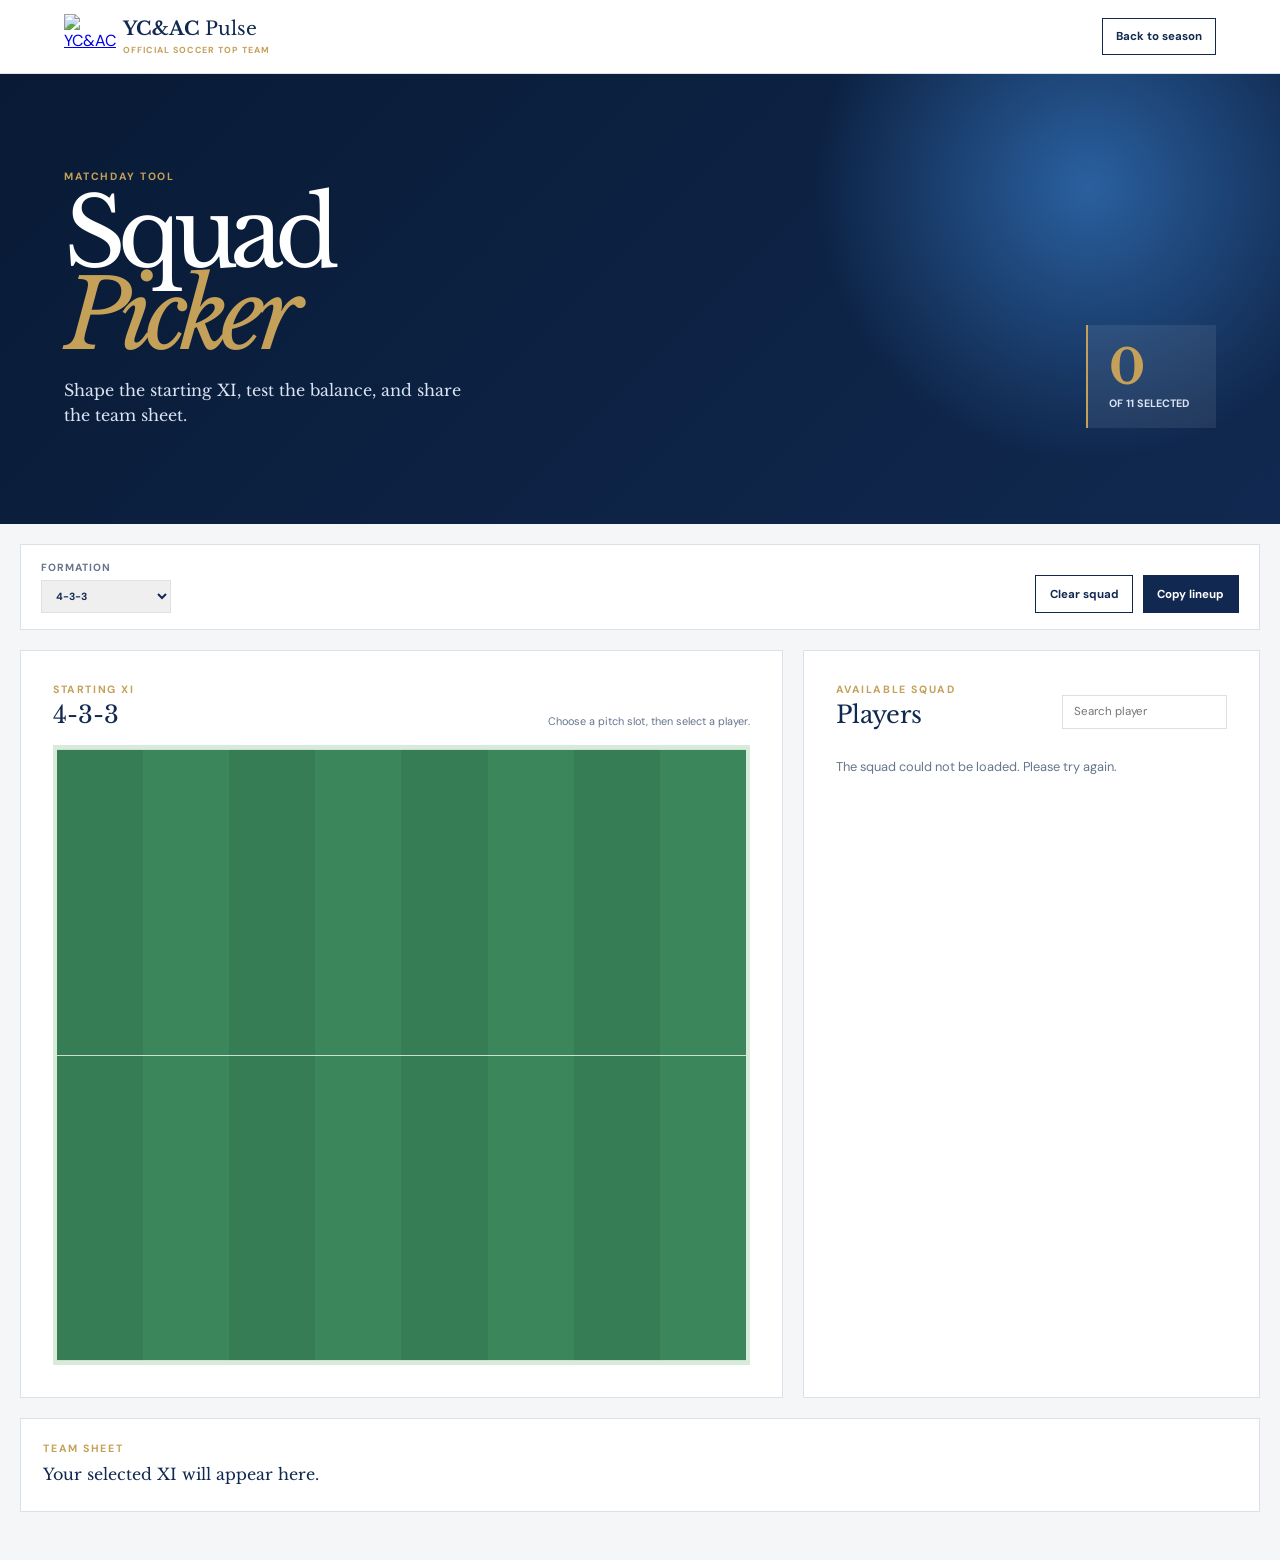
==== squad-picker.html @ 7e829296 "commit" ====
<!doctype html>
<html lang="en">
  <head>
    <meta charset="UTF-8" />
    <meta name="viewport" content="width=device-width, initial-scale=1.0" />
    <meta name="description" content="Build a YC&AC Pulse starting lineup and choose a formation." />
    <meta name="theme-color" content="#112950" />
    <title>YC&AC Pulse | Squad Picker</title>
    <link rel="stylesheet" href="squad-picker.css" />
  </head>
  <body>
    <header class="masthead">
      <a class="club-mark" href="https://ycac.jp" aria-label="YC&AC official website"><img src="https://ycac.jp/wp-content/uploads/2025/10/YCAC-Logo-Icon.png" alt="YC&AC" /></a>
      <div class="brand"><span>YC&amp;AC</span> Pulse<small>Official Soccer Top Team</small></div>
      <a class="back-link" href="./">Back to season</a>
    </header>

    <main>
      <section class="hero">
        <div><p class="eyebrow">Matchday tool</p><h1>Squad<br /><em>Picker</em></h1><p>Shape the starting XI, test the balance, and share the team sheet.</p></div>
        <div class="hero-stat"><strong id="selected-count">0</strong><span>of 11 selected</span></div>
      </section>

      <section class="toolbar" aria-label="Squad picker controls">
        <label>Formation<select id="formation"><option value="433">4-3-3</option><option value="4231">4-2-3-1</option><option value="442">4-4-2</option><option value="352">3-5-2</option></select></label>
        <div class="toolbar-actions"><button id="clear-squad" class="quiet-button" type="button">Clear squad</button><button id="copy-squad" class="primary-button" type="button">Copy lineup</button></div>
      </section>

      <section class="picker-layout">
        <article class="pitch-panel">
          <div class="section-heading"><div><p class="eyebrow">Starting XI</p><h2 id="formation-name">4-3-3</h2></div><p id="picker-status" class="status" aria-live="polite">Choose a pitch slot, then select a player.</p></div>
          <div id="pitch" class="pitch" aria-label="Football pitch formation"></div>
        </article>
        <aside class="roster-panel">
          <div class="section-heading"><div><p class="eyebrow">Available squad</p><h2>Players</h2></div><input id="player-search" type="search" placeholder="Search player" aria-label="Search player" /></div>
          <div id="roster" class="roster"><p class="loading">Loading squad...</p></div>
        </aside>
      </section>

      <section class="lineup-panel">
        <p class="eyebrow">Team sheet</p><div id="lineup-output" class="lineup-output">Your selected XI will appear here.</div>
      </section>
    </main>
    <script src="squad-picker.js"></script>
  </body>
</html>
---- squad-picker.css ----
@import url('https://fonts.googleapis.com/css2?family=DM+Sans:wght@400;500;600;700&family=Libre+Baskerville:ital,wght@0,400;0,700;1,400&display=swap');

:root { --navy: #112950; --deep: #081a35; --blue: #1d4f91; --gold: #c5a059; --pale: #f4ecdc; --mist: #f4f6f8; --line: #dbe1e7; --muted: #66758b; }
* { box-sizing: border-box; } body { margin: 0; color: #15243a; background: var(--mist); font-family: 'DM Sans', Arial, sans-serif; } button, input, select { font: inherit; }
.masthead { display: flex; align-items: center; gap: .8rem; min-height: 74px; padding: .55rem clamp(1.2rem, 5vw, 5rem); background: white; border-bottom: 1px solid var(--line); }.club-mark { width: 46px; height: 46px; }.club-mark img { width: 100%; height: 100%; object-fit: contain; }.brand { color: var(--navy); font-family: 'Libre Baskerville', Georgia, serif; font-size: 1.18rem; }.brand span { font-weight: 700; }.brand small { display: block; margin-top: .3rem; color: var(--gold); font-family: 'DM Sans', Arial, sans-serif; font-size: .55rem; font-weight: 700; letter-spacing: .13em; text-transform: uppercase; }.back-link { margin-left: auto; padding: .6rem .8rem; color: var(--navy); border: 1px solid var(--navy); font-size: .72rem; font-weight: 700; text-decoration: none; }.back-link:hover { color: white; background: var(--navy); }
main { max-width: 1280px; margin: 0 auto; padding: 0 1.25rem 3rem; }.hero { display: flex; justify-content: space-between; gap: 2rem; align-items: end; margin: 0 -1.25rem; padding: clamp(3rem, 8vw, 6rem) clamp(1.5rem, 5vw, 4.5rem); color: white; background: radial-gradient(circle at 85% 25%, #2a609f 0, transparent 24%), linear-gradient(135deg, var(--deep), var(--navy)); }.eyebrow { margin: 0 0 .65rem; color: var(--gold); font-size: .66rem; font-weight: 700; letter-spacing: .15em; text-transform: uppercase; }.hero h1 { margin: 0; font-family: 'Libre Baskerville', Georgia, serif; font-size: clamp(3.4rem, 8vw, 6rem); font-weight: 400; letter-spacing: -.08em; line-height: .85; }.hero h1 em { color: var(--gold); font-weight: 400; }.hero p:last-child { max-width: 26rem; margin: 1.35rem 0 0; color: #d9e3f3; font-family: 'Libre Baskerville', Georgia, serif; line-height: 1.55; }.hero-stat { display: grid; min-width: 130px; padding: 1.1rem 1.3rem; border-left: 2px solid var(--gold); background: rgba(255,255,255,.08); }.hero-stat strong { color: var(--gold); font-family: 'Libre Baskerville', Georgia, serif; font-size: 3rem; line-height: 1; }.hero-stat span { margin-top: .35rem; color: #d9e3f3; font-size: .67rem; font-weight: 700; text-transform: uppercase; }
.toolbar { display: flex; justify-content: space-between; gap: 1rem; align-items: end; margin-top: 1.25rem; padding: 1rem 1.25rem; background: white; border: 1px solid var(--line); }.toolbar label { display: grid; gap: .4rem; color: var(--muted); font-size: .65rem; font-weight: 700; letter-spacing: .1em; text-transform: uppercase; }.toolbar select { min-width: 130px; padding: .5rem .65rem; color: var(--navy); border: 1px solid var(--line); font-weight: 700; }.toolbar-actions { display: flex; gap: .6rem; }.primary-button, .quiet-button { padding: .65rem .85rem; border: 1px solid var(--navy); cursor: pointer; font-size: .72rem; font-weight: 700; }.primary-button { color: white; background: var(--navy); }.primary-button:hover { background: var(--blue); }.quiet-button { color: var(--navy); background: white; }.quiet-button:hover { background: var(--pale); }
.picker-layout { display: grid; grid-template-columns: minmax(0, 1.25fr) minmax(300px, .75fr); gap: 1.25rem; margin-top: 1.25rem; }.pitch-panel, .roster-panel, .lineup-panel { background: white; border: 1px solid var(--line); }.pitch-panel, .roster-panel { padding: clamp(1.1rem, 3vw, 2rem); }.section-heading { display: flex; justify-content: space-between; gap: 1rem; align-items: end; margin-bottom: 1rem; }.section-heading .eyebrow { margin-bottom: .25rem; }.section-heading h2 { margin: 0; color: var(--navy); font-family: 'Libre Baskerville', Georgia, serif; font-size: 1.5rem; font-weight: 400; }.status { max-width: 13rem; margin: 0; color: var(--muted); font-size: .68rem; line-height: 1.35; text-align: right; }.pitch { position: relative; display: grid; grid-template-rows: repeat(4, 1fr); min-height: 620px; padding: 1.25rem 1rem; overflow: hidden; border: 4px solid #d8ead8; background: repeating-linear-gradient(90deg, #367c54 0 12.5%, #3b865a 12.5% 25%); }.pitch::before { position: absolute; inset: 0; border-top: 1px solid rgba(255,255,255,.75); border-bottom: 1px solid rgba(255,255,255,.75); content: ''; pointer-events: none; }.pitch::after { position: absolute; top: 50%; left: 0; right: 0; height: 1px; background: rgba(255,255,255,.75); content: ''; }.pitch-row { z-index: 1; display: flex; justify-content: space-around; align-items: center; gap: .45rem; }.slot { display: grid; place-items: center; width: clamp(58px, 10vw, 74px); aspect-ratio: 1; padding: .3rem; color: white; border: 2px solid rgba(255,255,255,.85); border-radius: 50%; background: rgba(8,26,53,.55); box-shadow: 0 4px 12px rgba(4,14,28,.22); cursor: pointer; }.slot:hover, .slot.active { outline: 3px solid var(--gold); outline-offset: 3px; }.slot.assigned { color: var(--navy); background: var(--pale); border-color: var(--gold); }.slot-role { font-size: .57rem; font-weight: 700; letter-spacing: .1em; }.slot-name { max-width: 100%; overflow: hidden; font-size: .66rem; font-weight: 700; text-align: center; text-overflow: ellipsis; white-space: nowrap; }.slot-number { color: var(--gold); font-family: 'Libre Baskerville', Georgia, serif; font-size: .75rem; }.slot.assigned .slot-number { color: var(--blue); }
.roster-panel { min-width: 0; }.roster-panel input { width: min(165px, 45vw); padding: .55rem .7rem; border: 1px solid var(--line); font-size: .72rem; }.roster { display: grid; gap: 1rem; max-height: 670px; overflow-y: auto; padding-right: .25rem; }.roster-group h3 { margin: 0 0 .45rem; color: var(--muted); font-size: .62rem; letter-spacing: .12em; text-transform: uppercase; }.player-list { display: grid; gap: .38rem; }.player-card { display: grid; grid-template-columns: 1.8rem 1fr auto; gap: .5rem; align-items: center; width: 100%; padding: .55rem .6rem; color: var(--navy); border: 1px solid var(--line); background: white; cursor: pointer; text-align: left; }.player-card:hover { border-color: var(--gold); background: #fdfaf4; }.player-card.selected { color: white; border-color: var(--navy); background: var(--navy); }.player-number { color: var(--gold); font-family: 'Libre Baskerville', Georgia, serif; font-weight: 700; }.player-card.selected .player-number { color: var(--gold); }.player-name { overflow: hidden; font-family: 'Libre Baskerville', Georgia, serif; font-size: .86rem; font-weight: 700; text-overflow: ellipsis; white-space: nowrap; }.player-position { color: var(--muted); font-size: .61rem; font-weight: 700; }.player-card.selected .player-position { color: #d8e2f2; }.loading { color: var(--muted); font-size: .8rem; }.lineup-panel { margin-top: 1.25rem; padding: 1.4rem; }.lineup-panel .eyebrow { margin-bottom: .4rem; }.lineup-output { color: var(--navy); font-family: 'Libre Baskerville', Georgia, serif; font-size: 1rem; line-height: 1.7; }
@media (max-width: 760px) { .masthead { min-height: 64px; }.club-mark { width: 38px; height: 38px; }.brand { font-size: 1rem; }.brand small { display: none; }.hero { align-items: start; flex-direction: column; padding-top: 3.5rem; }.hero-stat { grid-template-columns: auto 1fr; gap: .7rem; align-items: center; width: 100%; }.hero-stat span { margin: 0; }.toolbar { align-items: center; }.picker-layout { grid-template-columns: 1fr; }.pitch { min-height: 510px; }.roster { max-height: none; }.roster-panel input { width: 145px; } }
@media (max-width: 420px) { .toolbar { align-items: stretch; flex-direction: column; }.toolbar-actions { justify-content: stretch; }.toolbar-actions button { flex: 1; }.pitch-panel, .roster-panel { padding: 1rem; }.pitch { min-height: 460px; padding: 1rem .45rem; }.slot { width: 56px; }.slot-name { font-size: .58rem; }.status { display: none; } }
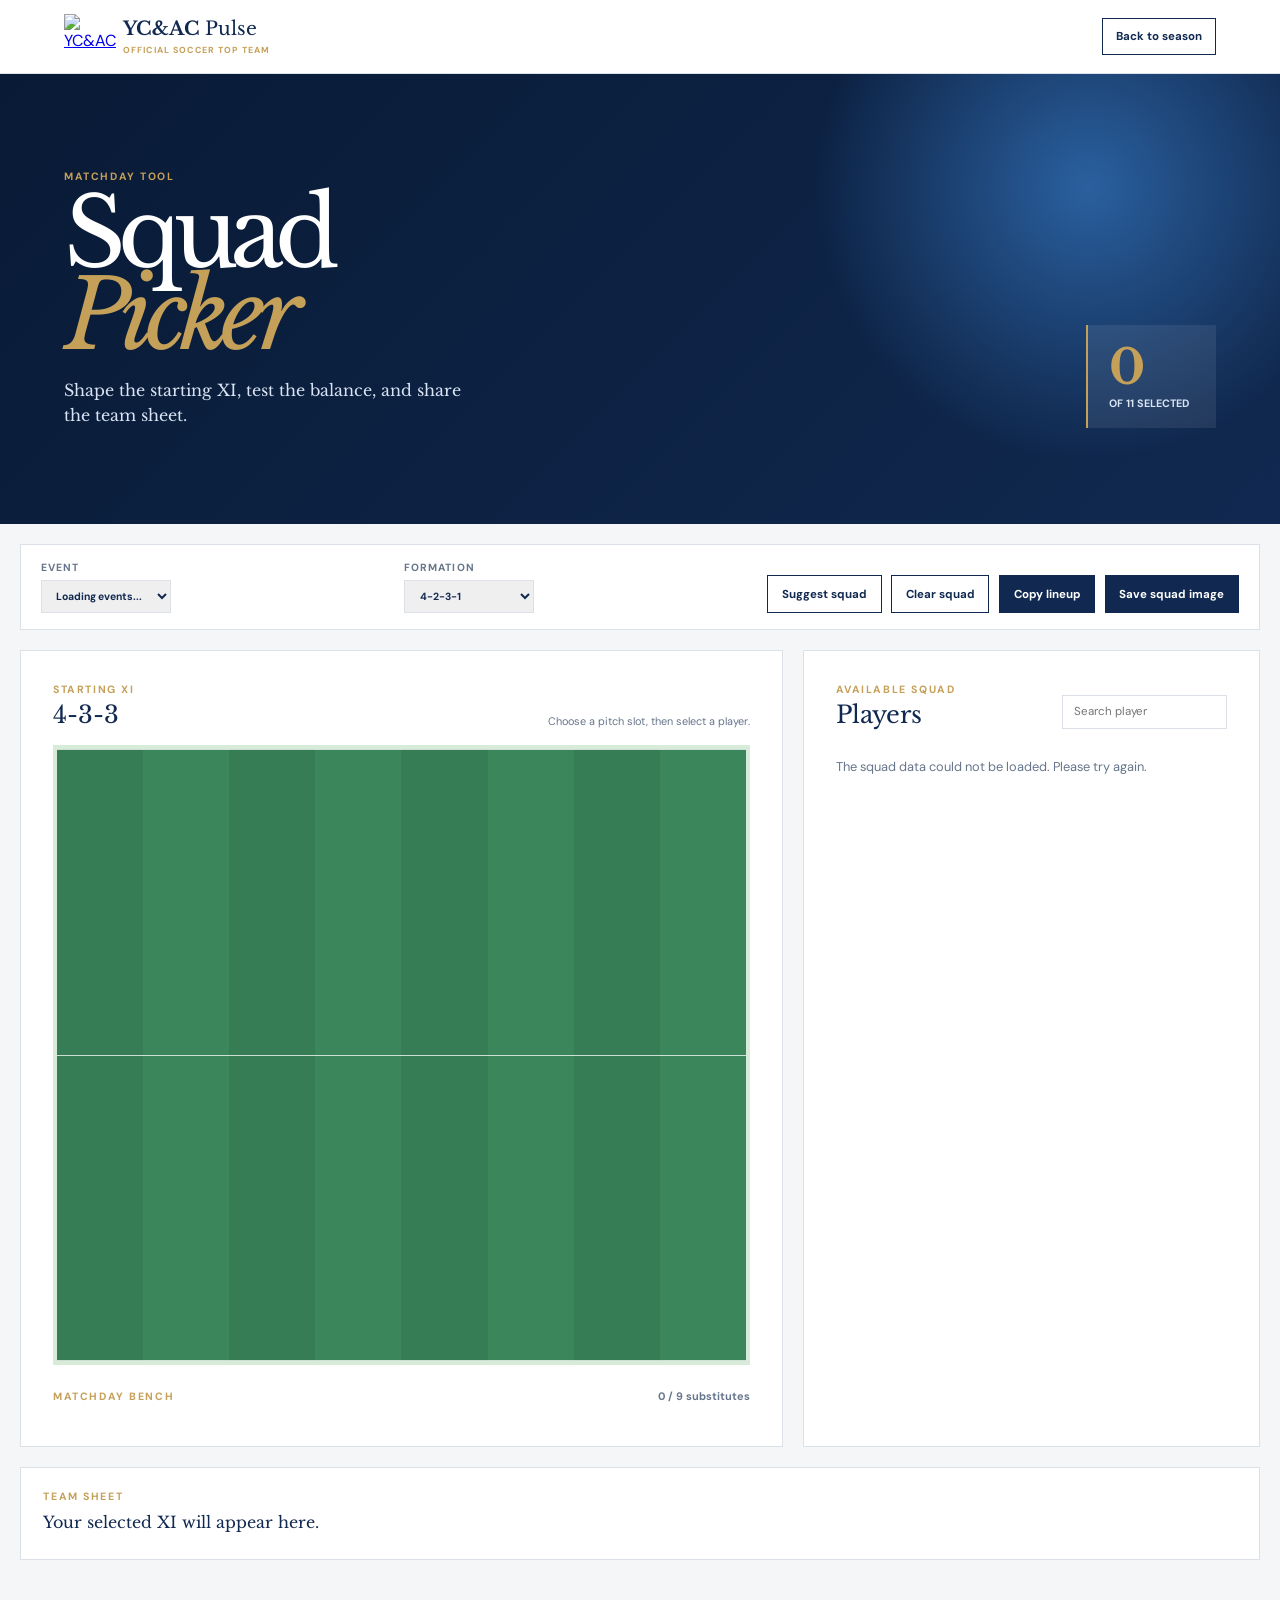
==== commit 0d540655: "commit" ====
--- a/squad-picker.html
+++ b/squad-picker.html
@@ -10,7 +10,7 @@
   </head>
   <body>
     <header class="masthead">
-      <a class="club-mark" href="https://ycac.jp" aria-label="YC&AC official website"><img src="https://ycac.jp/wp-content/uploads/2025/10/YCAC-Logo-Icon.png" alt="YC&AC" /></a>
+      <a class="club-mark" href="./" aria-label="YC&AC Pulse home"><img src="https://ycac.jp/wp-content/uploads/2025/10/YCAC-Logo-Icon.png" alt="YC&AC" /></a>
       <div class="brand"><span>YC&amp;AC</span> Pulse<small>Official Soccer Top Team</small></div>
       <a class="back-link" href="./">Back to season</a>
     </header>
@@ -22,14 +22,17 @@
       </section>
 
       <section class="toolbar" aria-label="Squad picker controls">
-        <label>Formation<select id="formation"><option value="433">4-3-3</option><option value="4231">4-2-3-1</option><option value="442">4-4-2</option><option value="352">3-5-2</option></select></label>
-        <div class="toolbar-actions"><button id="clear-squad" class="quiet-button" type="button">Clear squad</button><button id="copy-squad" class="primary-button" type="button">Copy lineup</button></div>
+        <label>Event<select id="event"><option>Loading events...</option></select></label>
+        <label>Formation<select id="formation"><option value="433">4-3-3</option><option value="4231" selected>4-2-3-1</option><option value="442">4-4-2</option><option value="352">3-5-2</option></select></label>
+        <div class="toolbar-actions"><button id="suggest-squad" class="quiet-button" type="button">Suggest squad</button><button id="clear-squad" class="quiet-button" type="button">Clear squad</button><button id="copy-squad" class="primary-button" type="button">Copy lineup</button><button id="save-image" class="primary-button" type="button">Save squad image</button></div>
       </section>
 
       <section class="picker-layout">
         <article class="pitch-panel">
           <div class="section-heading"><div><p class="eyebrow">Starting XI</p><h2 id="formation-name">4-3-3</h2></div><p id="picker-status" class="status" aria-live="polite">Choose a pitch slot, then select a player.</p></div>
           <div id="pitch" class="pitch" aria-label="Football pitch formation"></div>
+          <div class="bench-heading"><p class="eyebrow">Matchday bench</p><strong><span id="bench-count">0</span> / 9 substitutes</strong></div>
+          <div id="bench" class="bench" aria-label="Substitute slots"></div>
         </article>
         <aside class="roster-panel">
           <div class="section-heading"><div><p class="eyebrow">Available squad</p><h2>Players</h2></div><input id="player-search" type="search" placeholder="Search player" aria-label="Search player" /></div>
--- a/squad-picker.css
+++ b/squad-picker.css
@@ -4,8 +4,9 @@
 * { box-sizing: border-box; } body { margin: 0; color: #15243a; background: var(--mist); font-family: 'DM Sans', Arial, sans-serif; } button, input, select { font: inherit; }
 .masthead { display: flex; align-items: center; gap: .8rem; min-height: 74px; padding: .55rem clamp(1.2rem, 5vw, 5rem); background: white; border-bottom: 1px solid var(--line); }.club-mark { width: 46px; height: 46px; }.club-mark img { width: 100%; height: 100%; object-fit: contain; }.brand { color: var(--navy); font-family: 'Libre Baskerville', Georgia, serif; font-size: 1.18rem; }.brand span { font-weight: 700; }.brand small { display: block; margin-top: .3rem; color: var(--gold); font-family: 'DM Sans', Arial, sans-serif; font-size: .55rem; font-weight: 700; letter-spacing: .13em; text-transform: uppercase; }.back-link { margin-left: auto; padding: .6rem .8rem; color: var(--navy); border: 1px solid var(--navy); font-size: .72rem; font-weight: 700; text-decoration: none; }.back-link:hover { color: white; background: var(--navy); }
 main { max-width: 1280px; margin: 0 auto; padding: 0 1.25rem 3rem; }.hero { display: flex; justify-content: space-between; gap: 2rem; align-items: end; margin: 0 -1.25rem; padding: clamp(3rem, 8vw, 6rem) clamp(1.5rem, 5vw, 4.5rem); color: white; background: radial-gradient(circle at 85% 25%, #2a609f 0, transparent 24%), linear-gradient(135deg, var(--deep), var(--navy)); }.eyebrow { margin: 0 0 .65rem; color: var(--gold); font-size: .66rem; font-weight: 700; letter-spacing: .15em; text-transform: uppercase; }.hero h1 { margin: 0; font-family: 'Libre Baskerville', Georgia, serif; font-size: clamp(3.4rem, 8vw, 6rem); font-weight: 400; letter-spacing: -.08em; line-height: .85; }.hero h1 em { color: var(--gold); font-weight: 400; }.hero p:last-child { max-width: 26rem; margin: 1.35rem 0 0; color: #d9e3f3; font-family: 'Libre Baskerville', Georgia, serif; line-height: 1.55; }.hero-stat { display: grid; min-width: 130px; padding: 1.1rem 1.3rem; border-left: 2px solid var(--gold); background: rgba(255,255,255,.08); }.hero-stat strong { color: var(--gold); font-family: 'Libre Baskerville', Georgia, serif; font-size: 3rem; line-height: 1; }.hero-stat span { margin-top: .35rem; color: #d9e3f3; font-size: .67rem; font-weight: 700; text-transform: uppercase; }
-.toolbar { display: flex; justify-content: space-between; gap: 1rem; align-items: end; margin-top: 1.25rem; padding: 1rem 1.25rem; background: white; border: 1px solid var(--line); }.toolbar label { display: grid; gap: .4rem; color: var(--muted); font-size: .65rem; font-weight: 700; letter-spacing: .1em; text-transform: uppercase; }.toolbar select { min-width: 130px; padding: .5rem .65rem; color: var(--navy); border: 1px solid var(--line); font-weight: 700; }.toolbar-actions { display: flex; gap: .6rem; }.primary-button, .quiet-button { padding: .65rem .85rem; border: 1px solid var(--navy); cursor: pointer; font-size: .72rem; font-weight: 700; }.primary-button { color: white; background: var(--navy); }.primary-button:hover { background: var(--blue); }.quiet-button { color: var(--navy); background: white; }.quiet-button:hover { background: var(--pale); }
+.toolbar { display: flex; justify-content: space-between; gap: 1rem; align-items: end; margin-top: 1.25rem; padding: 1rem 1.25rem; background: white; border: 1px solid var(--line); }.toolbar label { display: grid; gap: .4rem; color: var(--muted); font-size: .65rem; font-weight: 700; letter-spacing: .1em; text-transform: uppercase; }.toolbar select { min-width: 130px; padding: .5rem .65rem; color: var(--navy); border: 1px solid var(--line); font-weight: 700; }.toolbar-actions { display: flex; flex-wrap: wrap; gap: .6rem; }.primary-button, .quiet-button { padding: .65rem .85rem; border: 1px solid var(--navy); cursor: pointer; font-size: .72rem; font-weight: 700; }.primary-button { color: white; background: var(--navy); }.primary-button:hover { background: var(--blue); }.quiet-button { color: var(--navy); background: white; }.quiet-button:hover { background: var(--pale); }
 .picker-layout { display: grid; grid-template-columns: minmax(0, 1.25fr) minmax(300px, .75fr); gap: 1.25rem; margin-top: 1.25rem; }.pitch-panel, .roster-panel, .lineup-panel { background: white; border: 1px solid var(--line); }.pitch-panel, .roster-panel { padding: clamp(1.1rem, 3vw, 2rem); }.section-heading { display: flex; justify-content: space-between; gap: 1rem; align-items: end; margin-bottom: 1rem; }.section-heading .eyebrow { margin-bottom: .25rem; }.section-heading h2 { margin: 0; color: var(--navy); font-family: 'Libre Baskerville', Georgia, serif; font-size: 1.5rem; font-weight: 400; }.status { max-width: 13rem; margin: 0; color: var(--muted); font-size: .68rem; line-height: 1.35; text-align: right; }.pitch { position: relative; display: grid; grid-template-rows: repeat(4, 1fr); min-height: 620px; padding: 1.25rem 1rem; overflow: hidden; border: 4px solid #d8ead8; background: repeating-linear-gradient(90deg, #367c54 0 12.5%, #3b865a 12.5% 25%); }.pitch::before { position: absolute; inset: 0; border-top: 1px solid rgba(255,255,255,.75); border-bottom: 1px solid rgba(255,255,255,.75); content: ''; pointer-events: none; }.pitch::after { position: absolute; top: 50%; left: 0; right: 0; height: 1px; background: rgba(255,255,255,.75); content: ''; }.pitch-row { z-index: 1; display: flex; justify-content: space-around; align-items: center; gap: .45rem; }.slot { display: grid; place-items: center; width: clamp(58px, 10vw, 74px); aspect-ratio: 1; padding: .3rem; color: white; border: 2px solid rgba(255,255,255,.85); border-radius: 50%; background: rgba(8,26,53,.55); box-shadow: 0 4px 12px rgba(4,14,28,.22); cursor: pointer; }.slot:hover, .slot.active { outline: 3px solid var(--gold); outline-offset: 3px; }.slot.assigned { color: var(--navy); background: var(--pale); border-color: var(--gold); }.slot-role { font-size: .57rem; font-weight: 700; letter-spacing: .1em; }.slot-name { max-width: 100%; overflow: hidden; font-size: .66rem; font-weight: 700; text-align: center; text-overflow: ellipsis; white-space: nowrap; }.slot-number { color: var(--gold); font-family: 'Libre Baskerville', Georgia, serif; font-size: .75rem; }.slot.assigned .slot-number { color: var(--blue); }
 .roster-panel { min-width: 0; }.roster-panel input { width: min(165px, 45vw); padding: .55rem .7rem; border: 1px solid var(--line); font-size: .72rem; }.roster { display: grid; gap: 1rem; max-height: 670px; overflow-y: auto; padding-right: .25rem; }.roster-group h3 { margin: 0 0 .45rem; color: var(--muted); font-size: .62rem; letter-spacing: .12em; text-transform: uppercase; }.player-list { display: grid; gap: .38rem; }.player-card { display: grid; grid-template-columns: 1.8rem 1fr auto; gap: .5rem; align-items: center; width: 100%; padding: .55rem .6rem; color: var(--navy); border: 1px solid var(--line); background: white; cursor: pointer; text-align: left; }.player-card:hover { border-color: var(--gold); background: #fdfaf4; }.player-card.selected { color: white; border-color: var(--navy); background: var(--navy); }.player-number { color: var(--gold); font-family: 'Libre Baskerville', Georgia, serif; font-weight: 700; }.player-card.selected .player-number { color: var(--gold); }.player-name { overflow: hidden; font-family: 'Libre Baskerville', Georgia, serif; font-size: .86rem; font-weight: 700; text-overflow: ellipsis; white-space: nowrap; }.player-position { color: var(--muted); font-size: .61rem; font-weight: 700; }.player-card.selected .player-position { color: #d8e2f2; }.loading { color: var(--muted); font-size: .8rem; }.lineup-panel { margin-top: 1.25rem; padding: 1.4rem; }.lineup-panel .eyebrow { margin-bottom: .4rem; }.lineup-output { color: var(--navy); font-family: 'Libre Baskerville', Georgia, serif; font-size: 1rem; line-height: 1.7; }
+.bench-heading { display: flex; justify-content: space-between; align-items: baseline; margin: 1.5rem 0 .65rem; }.bench-heading .eyebrow { margin: 0; }.bench-heading strong { color: var(--muted); font-size: .68rem; }.bench { display: grid; grid-template-columns: repeat(3, 1fr); gap: .5rem; }.bench-slot { display: grid; grid-template-columns: 1.4rem 1fr; gap: .35rem; align-items: center; min-height: 42px; padding: .45rem; color: var(--muted); border: 1px dashed #b8c5d3; background: #fafbfd; cursor: pointer; text-align: left; }.bench-slot:hover, .bench-slot.active { border-color: var(--gold); background: #fdfaf4; }.bench-slot.assigned { color: var(--navy); border-style: solid; border-color: var(--navy); background: white; }.bench-index { color: var(--gold); font-family: 'Libre Baskerville', Georgia, serif; font-weight: 700; }.bench-name { overflow: hidden; font-size: .7rem; font-weight: 700; text-overflow: ellipsis; white-space: nowrap; }
 @media (max-width: 760px) { .masthead { min-height: 64px; }.club-mark { width: 38px; height: 38px; }.brand { font-size: 1rem; }.brand small { display: none; }.hero { align-items: start; flex-direction: column; padding-top: 3.5rem; }.hero-stat { grid-template-columns: auto 1fr; gap: .7rem; align-items: center; width: 100%; }.hero-stat span { margin: 0; }.toolbar { align-items: center; }.picker-layout { grid-template-columns: 1fr; }.pitch { min-height: 510px; }.roster { max-height: none; }.roster-panel input { width: 145px; } }
 @media (max-width: 420px) { .toolbar { align-items: stretch; flex-direction: column; }.toolbar-actions { justify-content: stretch; }.toolbar-actions button { flex: 1; }.pitch-panel, .roster-panel { padding: 1rem; }.pitch { min-height: 460px; padding: 1rem .45rem; }.slot { width: 56px; }.slot-name { font-size: .58rem; }.status { display: none; } }
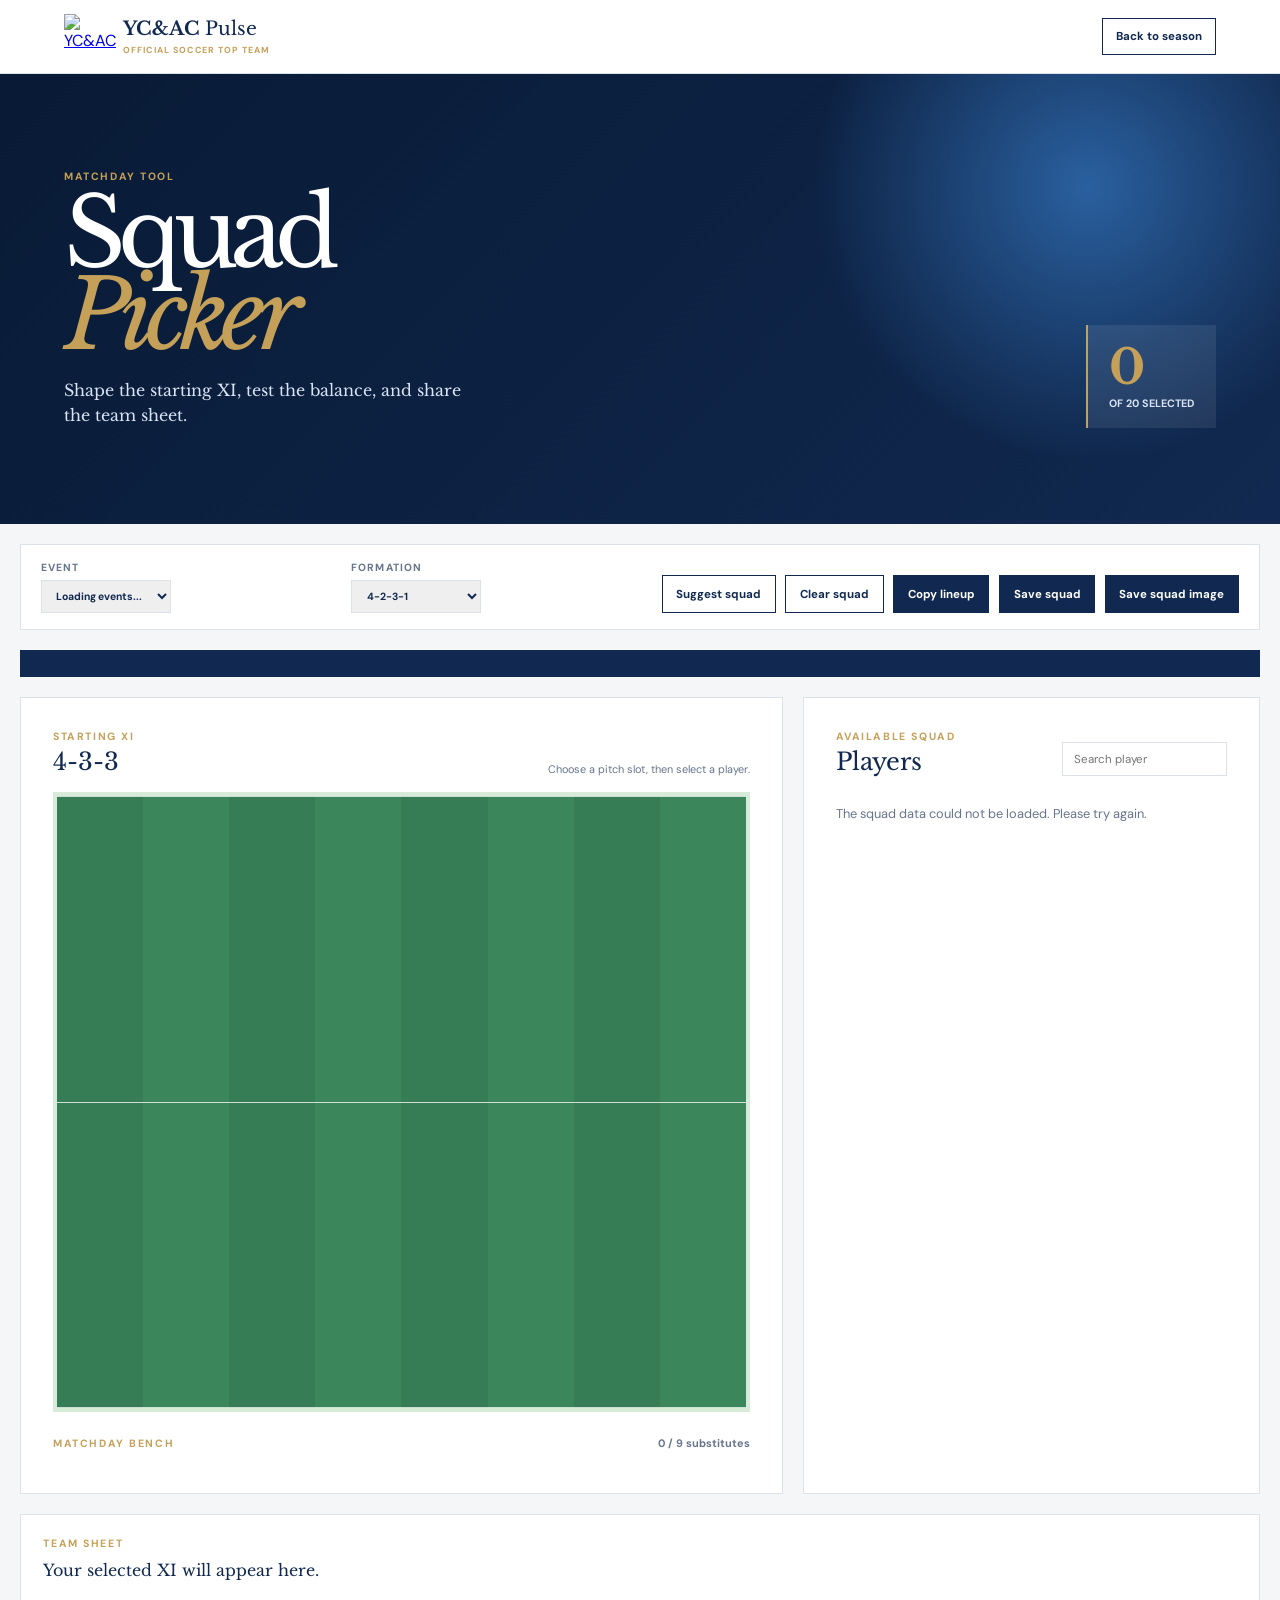
==== commit 400cbc81: "commit" ====
--- a/squad-picker.html
+++ b/squad-picker.html
@@ -11,37 +11,39 @@
   <body>
     <header class="masthead">
       <a class="club-mark" href="./" aria-label="YC&AC Pulse home"><img src="https://ycac.jp/wp-content/uploads/2025/10/YCAC-Logo-Icon.png" alt="YC&AC" /></a>
-      <div class="brand"><span>YC&amp;AC</span> Pulse<small>Official Soccer Top Team</small></div>
-      <a class="back-link" href="./">Back to season</a>
+      <div class="brand"><span>YC&amp;AC</span> Pulse<small id="team-label">Official Soccer Top Team</small></div>
+      <a id="back-home" class="back-link" href="./">Back to season</a>
     </header>
 
     <main>
       <section class="hero">
-        <div><p class="eyebrow">Matchday tool</p><h1>Squad<br /><em>Picker</em></h1><p>Shape the starting XI, test the balance, and share the team sheet.</p></div>
-        <div class="hero-stat"><strong id="selected-count">0</strong><span>of 11 selected</span></div>
+        <div><p id="hero-eyebrow" class="eyebrow">Matchday tool</p><h1 id="hero-title">Squad<br /><em>Picker</em></h1><p id="hero-copy">Shape the starting XI, test the balance, and share the team sheet.</p></div>
+        <div class="hero-stat"><strong id="selected-count">0</strong><span id="selected-label">of 20 selected</span></div>
       </section>
 
       <section class="toolbar" aria-label="Squad picker controls">
-        <label>Event<select id="event"><option>Loading events...</option></select></label>
-        <label>Formation<select id="formation"><option value="433">4-3-3</option><option value="4231" selected>4-2-3-1</option><option value="442">4-4-2</option><option value="352">3-5-2</option></select></label>
-        <div class="toolbar-actions"><button id="suggest-squad" class="quiet-button" type="button">Suggest squad</button><button id="clear-squad" class="quiet-button" type="button">Clear squad</button><button id="copy-squad" class="primary-button" type="button">Copy lineup</button><button id="save-image" class="primary-button" type="button">Save squad image</button></div>
+        <label><span id="event-label">Event</span><select id="event"><option>Loading events...</option></select></label>
+        <label><span id="formation-label">Formation</span><select id="formation"><option value="433">4-3-3</option><option value="4231" selected>4-2-3-1</option><option value="442">4-4-2</option><option value="352">3-5-2</option></select></label>
+        <div class="toolbar-actions"><button id="suggest-squad" class="quiet-button" type="button">Suggest squad</button><button id="clear-squad" class="quiet-button" type="button">Clear squad</button><button id="copy-squad" class="primary-button" type="button">Copy lineup</button><button id="save-squad" class="primary-button" type="button">Save squad</button><button id="save-image" class="primary-button" type="button">Save squad image</button></div>
       </section>
+
+      <section id="event-details" class="event-details" aria-live="polite"></section>
 
       <section class="picker-layout">
         <article class="pitch-panel">
-          <div class="section-heading"><div><p class="eyebrow">Starting XI</p><h2 id="formation-name">4-3-3</h2></div><p id="picker-status" class="status" aria-live="polite">Choose a pitch slot, then select a player.</p></div>
+          <div class="section-heading"><div><p id="starting-label" class="eyebrow">Starting XI</p><h2 id="formation-name">4-3-3</h2></div><p id="picker-status" class="status" aria-live="polite">Choose a pitch slot, then select a player.</p></div>
           <div id="pitch" class="pitch" aria-label="Football pitch formation"></div>
-          <div class="bench-heading"><p class="eyebrow">Matchday bench</p><strong><span id="bench-count">0</span> / 9 substitutes</strong></div>
+          <div class="bench-heading"><p id="bench-label" class="eyebrow">Matchday bench</p><strong><span id="bench-count">0</span> <span id="subs-label">/ 9 substitutes</span></strong></div>
           <div id="bench" class="bench" aria-label="Substitute slots"></div>
         </article>
         <aside class="roster-panel">
-          <div class="section-heading"><div><p class="eyebrow">Available squad</p><h2>Players</h2></div><input id="player-search" type="search" placeholder="Search player" aria-label="Search player" /></div>
+          <div class="section-heading"><div><p id="available-label" class="eyebrow">Available squad</p><h2 id="players-label">Players</h2></div><input id="player-search" type="search" placeholder="Search player" aria-label="Search player" /></div>
           <div id="roster" class="roster"><p class="loading">Loading squad...</p></div>
         </aside>
       </section>
 
       <section class="lineup-panel">
-        <p class="eyebrow">Team sheet</p><div id="lineup-output" class="lineup-output">Your selected XI will appear here.</div>
+        <p id="team-sheet-label" class="eyebrow">Team sheet</p><div id="lineup-output" class="lineup-output">Your selected XI will appear here.</div>
       </section>
     </main>
     <script src="squad-picker.js"></script>
--- a/squad-picker.css
+++ b/squad-picker.css
@@ -10,3 +10,4 @@
 .bench-heading { display: flex; justify-content: space-between; align-items: baseline; margin: 1.5rem 0 .65rem; }.bench-heading .eyebrow { margin: 0; }.bench-heading strong { color: var(--muted); font-size: .68rem; }.bench { display: grid; grid-template-columns: repeat(3, 1fr); gap: .5rem; }.bench-slot { display: grid; grid-template-columns: 1.4rem 1fr; gap: .35rem; align-items: center; min-height: 42px; padding: .45rem; color: var(--muted); border: 1px dashed #b8c5d3; background: #fafbfd; cursor: pointer; text-align: left; }.bench-slot:hover, .bench-slot.active { border-color: var(--gold); background: #fdfaf4; }.bench-slot.assigned { color: var(--navy); border-style: solid; border-color: var(--navy); background: white; }.bench-index { color: var(--gold); font-family: 'Libre Baskerville', Georgia, serif; font-weight: 700; }.bench-name { overflow: hidden; font-size: .7rem; font-weight: 700; text-overflow: ellipsis; white-space: nowrap; }
 @media (max-width: 760px) { .masthead { min-height: 64px; }.club-mark { width: 38px; height: 38px; }.brand { font-size: 1rem; }.brand small { display: none; }.hero { align-items: start; flex-direction: column; padding-top: 3.5rem; }.hero-stat { grid-template-columns: auto 1fr; gap: .7rem; align-items: center; width: 100%; }.hero-stat span { margin: 0; }.toolbar { align-items: center; }.picker-layout { grid-template-columns: 1fr; }.pitch { min-height: 510px; }.roster { max-height: none; }.roster-panel input { width: 145px; } }
 @media (max-width: 420px) { .toolbar { align-items: stretch; flex-direction: column; }.toolbar-actions { justify-content: stretch; }.toolbar-actions button { flex: 1; }.pitch-panel, .roster-panel { padding: 1rem; }.pitch { min-height: 460px; padding: 1rem .45rem; }.slot { width: 56px; }.slot-name { font-size: .58rem; }.status { display: none; } }
+.event-details { display: flex; flex-wrap: wrap; gap: .65rem 1.25rem; margin-top: 1.25rem; padding: .85rem 1.1rem; color: #d8e2f2; background: var(--navy); font-size: .72rem; font-weight: 700; }.event-details span { display: inline-flex; gap: .35rem; align-items: center; }.event-details strong { color: var(--gold); font-size: .62rem; letter-spacing: .1em; text-transform: uppercase; }.pitch-crest { position: absolute; z-index: 0; top: 50%; left: 50%; width: 104px; opacity: .3; filter: brightness(0) invert(1); transform: translate(-50%, -50%); }
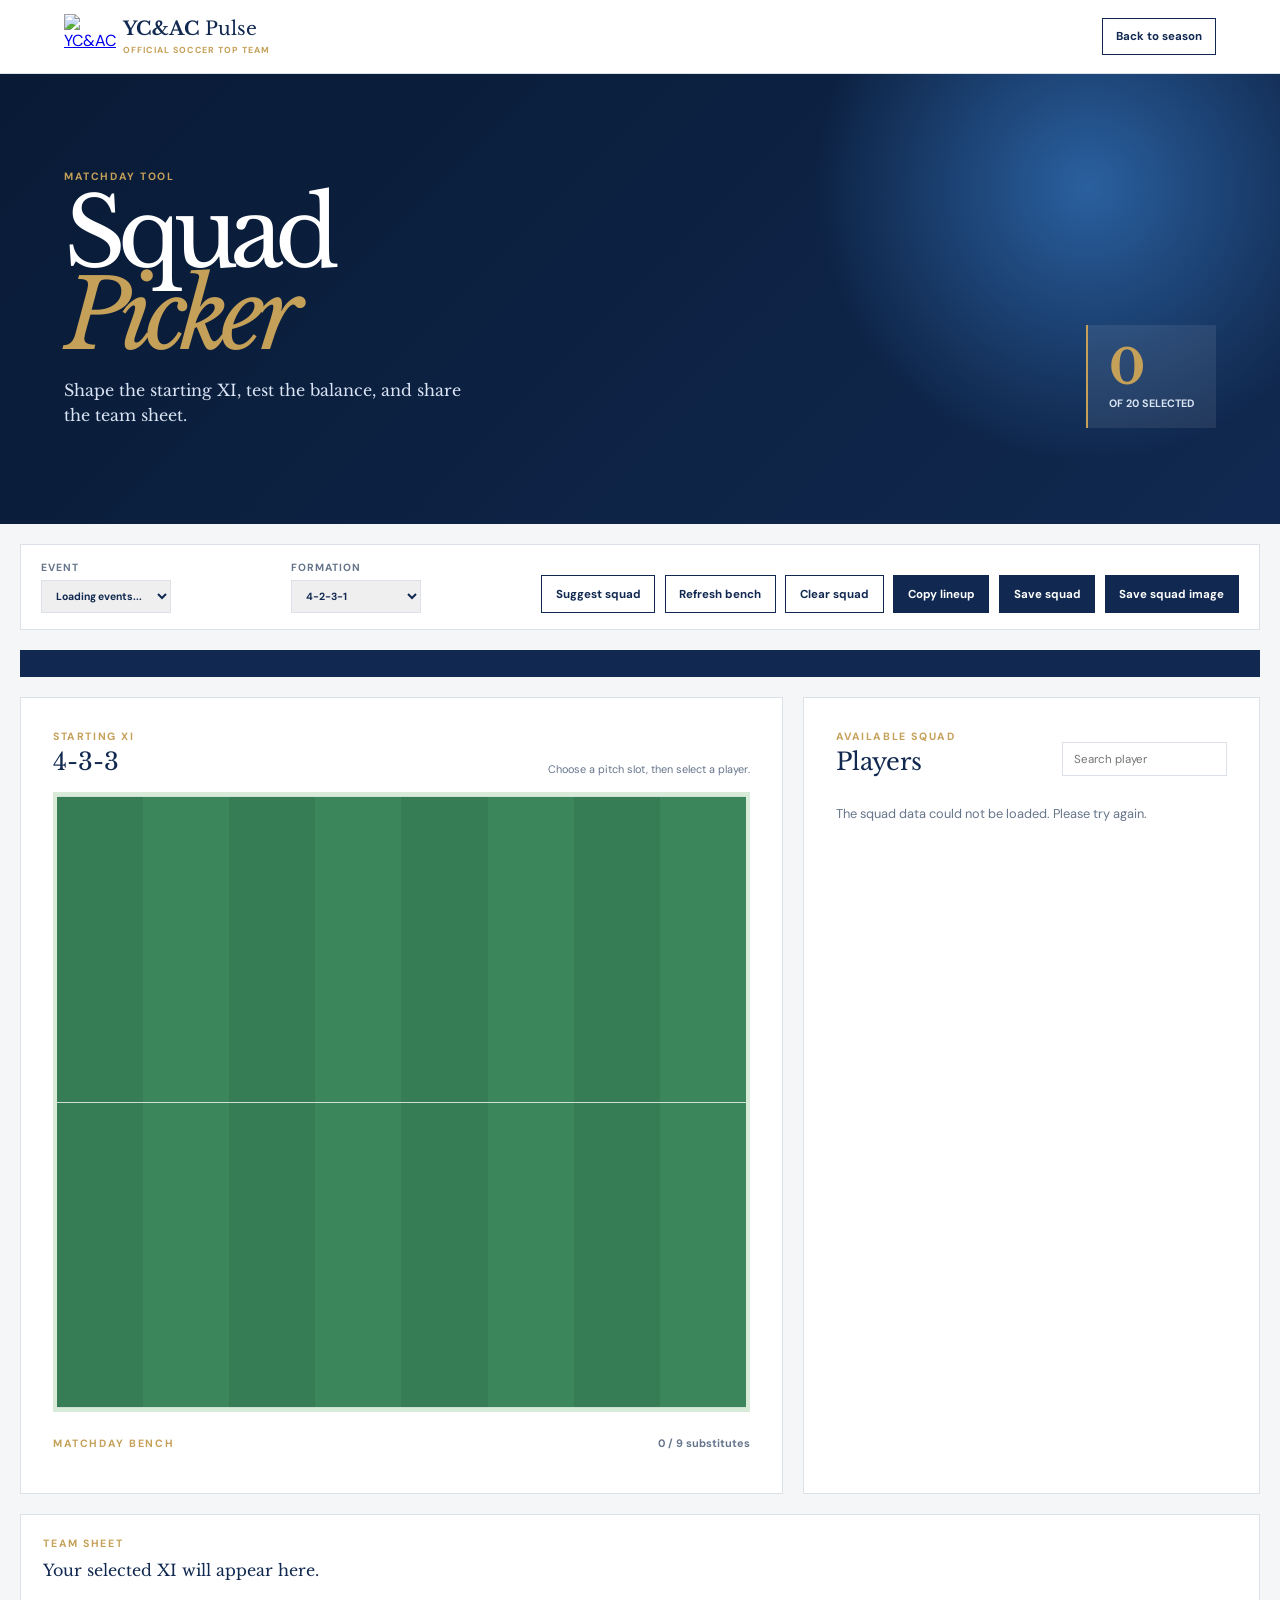
==== commit 9df5908a: "commit" ====
--- a/squad-picker.html
+++ b/squad-picker.html
@@ -24,7 +24,7 @@
       <section class="toolbar" aria-label="Squad picker controls">
         <label><span id="event-label">Event</span><select id="event"><option>Loading events...</option></select></label>
         <label><span id="formation-label">Formation</span><select id="formation"><option value="433">4-3-3</option><option value="4231" selected>4-2-3-1</option><option value="442">4-4-2</option><option value="352">3-5-2</option></select></label>
-        <div class="toolbar-actions"><button id="suggest-squad" class="quiet-button" type="button">Suggest squad</button><button id="clear-squad" class="quiet-button" type="button">Clear squad</button><button id="copy-squad" class="primary-button" type="button">Copy lineup</button><button id="save-squad" class="primary-button" type="button">Save squad</button><button id="save-image" class="primary-button" type="button">Save squad image</button></div>
+        <div class="toolbar-actions"><button id="suggest-squad" class="quiet-button" type="button">Suggest squad</button><button id="refresh-bench" class="quiet-button" type="button">Refresh bench</button><button id="clear-squad" class="quiet-button" type="button">Clear squad</button><button id="copy-squad" class="primary-button" type="button">Copy lineup</button><button id="save-squad" class="primary-button" type="button">Save squad</button><button id="save-image" class="primary-button" type="button">Save squad image</button></div>
       </section>
 
       <section id="event-details" class="event-details" aria-live="polite"></section>
--- a/squad-picker.css
+++ b/squad-picker.css
@@ -11,3 +11,4 @@
 @media (max-width: 760px) { .masthead { min-height: 64px; }.club-mark { width: 38px; height: 38px; }.brand { font-size: 1rem; }.brand small { display: none; }.hero { align-items: start; flex-direction: column; padding-top: 3.5rem; }.hero-stat { grid-template-columns: auto 1fr; gap: .7rem; align-items: center; width: 100%; }.hero-stat span { margin: 0; }.toolbar { align-items: center; }.picker-layout { grid-template-columns: 1fr; }.pitch { min-height: 510px; }.roster { max-height: none; }.roster-panel input { width: 145px; } }
 @media (max-width: 420px) { .toolbar { align-items: stretch; flex-direction: column; }.toolbar-actions { justify-content: stretch; }.toolbar-actions button { flex: 1; }.pitch-panel, .roster-panel { padding: 1rem; }.pitch { min-height: 460px; padding: 1rem .45rem; }.slot { width: 56px; }.slot-name { font-size: .58rem; }.status { display: none; } }
 .event-details { display: flex; flex-wrap: wrap; gap: .65rem 1.25rem; margin-top: 1.25rem; padding: .85rem 1.1rem; color: #d8e2f2; background: var(--navy); font-size: .72rem; font-weight: 700; }.event-details span { display: inline-flex; gap: .35rem; align-items: center; }.event-details strong { color: var(--gold); font-size: .62rem; letter-spacing: .1em; text-transform: uppercase; }.pitch-crest { position: absolute; z-index: 0; top: 50%; left: 50%; width: 104px; opacity: .3; filter: brightness(0) invert(1); transform: translate(-50%, -50%); }
+.player-card.starter-picked { color: white; border-color: var(--navy); background: var(--navy); }.player-card.starter-picked .player-number { color: var(--gold); }.player-card.starter-picked .player-position { color: #d8e2f2; }.player-card.bench-picked { border-color: var(--gold); background: #fdf7e9; }.player-card.bench-picked .player-position { color: #8d6b31; }
